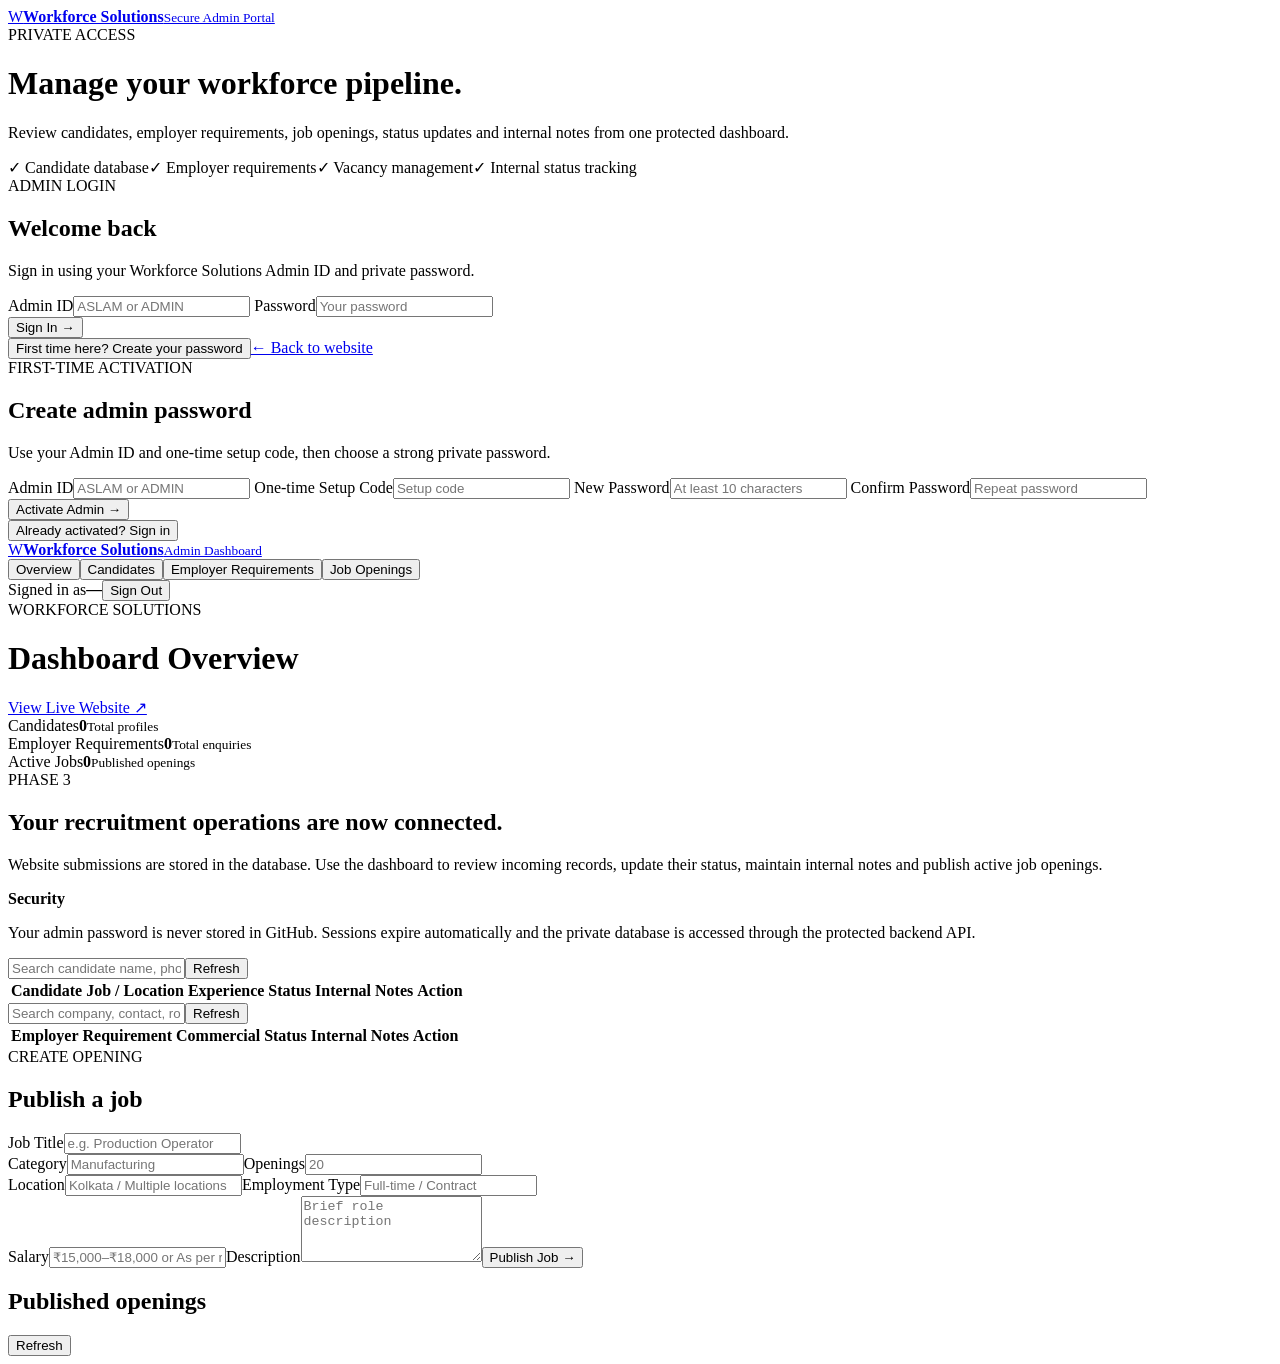
==== admin.html @ bf326c2e "Add secure admin dashboard page" ====
<!DOCTYPE html>
<html lang="en">
<head>
  <meta charset="UTF-8">
  <meta name="viewport" content="width=device-width, initial-scale=1.0">
  <meta name="robots" content="noindex,nofollow">
  <title>Workforce Solutions | Admin Dashboard</title>
  <link rel="preconnect" href="https://fonts.googleapis.com">
  <link rel="preconnect" href="https://fonts.gstatic.com" crossorigin>
  <link href="https://fonts.googleapis.com/css2?family=DM+Sans:wght@400;500;600;700&family=Manrope:wght@600;700;800&display=swap" rel="stylesheet">
  <link rel="stylesheet" href="admin.css">
</head>
<body>
  <div class="auth-page" id="authPage">
    <div class="auth-brand">
      <a href="index.html" class="brand"><span class="brand-mark">W</span><span><strong>Workforce Solutions</strong><small>Secure Admin Portal</small></span></a>
      <div class="auth-message">
        <span class="eyebrow">PRIVATE ACCESS</span>
        <h1>Manage your workforce pipeline.</h1>
        <p>Review candidates, employer requirements, job openings, status updates and internal notes from one protected dashboard.</p>
        <div class="auth-features"><span>✓ Candidate database</span><span>✓ Employer requirements</span><span>✓ Vacancy management</span><span>✓ Internal status tracking</span></div>
      </div>
    </div>
    <div class="auth-panel">
      <div class="auth-card" id="loginCard">
        <span class="mini-label">ADMIN LOGIN</span><h2>Welcome back</h2><p>Sign in using your Workforce Solutions Admin ID and private password.</p>
        <form id="loginForm">
          <label>Admin ID<input id="loginId" autocomplete="username" placeholder="ASLAM or ADMIN" required></label>
          <label>Password<input id="loginPassword" type="password" autocomplete="current-password" placeholder="Your password" required></label>
          <div class="form-error" id="loginError"></div><button class="primary-btn" type="submit">Sign In →</button>
        </form>
        <button class="text-btn" id="showSetup" type="button">First time here? Create your password</button><a class="back-link" href="index.html">← Back to website</a>
      </div>
      <div class="auth-card hidden" id="setupCard">
        <span class="mini-label">FIRST-TIME ACTIVATION</span><h2>Create admin password</h2><p>Use your Admin ID and one-time setup code, then choose a strong private password.</p>
        <form id="setupForm">
          <label>Admin ID<input id="setupId" autocomplete="username" placeholder="ASLAM or ADMIN" required></label>
          <label>One-time Setup Code<input id="setupCode" type="password" autocomplete="off" placeholder="Setup code" required></label>
          <label>New Password<input id="setupPassword" type="password" autocomplete="new-password" minlength="10" placeholder="At least 10 characters" required></label>
          <label>Confirm Password<input id="setupConfirm" type="password" autocomplete="new-password" minlength="10" placeholder="Repeat password" required></label>
          <div class="form-error" id="setupError"></div><button class="primary-btn" type="submit">Activate Admin →</button>
        </form>
        <button class="text-btn" id="showLogin" type="button">Already activated? Sign in</button>
      </div>
    </div>
  </div>
  <div class="dashboard hidden" id="dashboard">
    <aside class="sidebar">
      <a href="index.html" class="brand brand-light"><span class="brand-mark">W</span><span><strong>Workforce Solutions</strong><small>Admin Dashboard</small></span></a>
      <nav class="side-nav"><button class="nav-item active" data-view="overview">Overview</button><button class="nav-item" data-view="candidates">Candidates</button><button class="nav-item" data-view="requirements">Employer Requirements</button><button class="nav-item" data-view="jobs">Job Openings</button></nav>
      <div class="sidebar-bottom"><span>Signed in as</span><strong id="adminIdentity">—</strong><button id="logoutBtn">Sign Out</button></div>
    </aside>
    <main class="main">
      <header class="topbar"><div><span class="mini-label">WORKFORCE SOLUTIONS</span><h1 id="pageTitle">Dashboard Overview</h1></div><a href="index.html" target="_blank" class="outline-btn">View Live Website ↗</a></header>
      <section class="view" id="view-overview">
        <div class="stat-grid"><article><span>Candidates</span><strong id="candidateCount">0</strong><small>Total profiles</small></article><article><span>Employer Requirements</span><strong id="requirementCount">0</strong><small>Total enquiries</small></article><article><span>Active Jobs</span><strong id="jobCount">0</strong><small>Published openings</small></article></div>
        <div class="welcome-card"><div><span class="mini-label">PHASE 3</span><h2>Your recruitment operations are now connected.</h2><p>Website submissions are stored in the database. Use the dashboard to review incoming records, update their status, maintain internal notes and publish active job openings.</p></div><div class="security-note"><strong>Security</strong><p>Your admin password is never stored in GitHub. Sessions expire automatically and the private database is accessed through the protected backend API.</p></div></div>
      </section>
      <section class="view hidden" id="view-candidates">
        <div class="section-toolbar"><input class="search" id="candidateSearch" placeholder="Search candidate name, phone, job or location"><button class="outline-btn" id="refreshCandidates">Refresh</button></div>
        <div class="table-shell"><table><thead><tr><th>Candidate</th><th>Job / Location</th><th>Experience</th><th>Status</th><th>Internal Notes</th><th>Action</th></tr></thead><tbody id="candidateRows"></tbody></table></div>
      </section>
      <section class="view hidden" id="view-requirements">
        <div class="section-toolbar"><input class="search" id="requirementSearch" placeholder="Search company, contact, role or location"><button class="outline-btn" id="refreshRequirements">Refresh</button></div>
        <div class="table-shell"><table><thead><tr><th>Employer</th><th>Requirement</th><th>Commercial</th><th>Status</th><th>Internal Notes</th><th>Action</th></tr></thead><tbody id="requirementRows"></tbody></table></div>
      </section>
      <section class="view hidden" id="view-jobs">
        <div class="jobs-layout">
          <form class="job-form" id="jobForm"><span class="mini-label">CREATE OPENING</span><h2>Publish a job</h2><label>Job Title<input id="jobTitle" required placeholder="e.g. Production Operator"></label><div class="two"><label>Category<input id="jobCategory" placeholder="Manufacturing"></label><label>Openings<input id="jobOpenings" type="number" min="1" placeholder="20"></label></div><div class="two"><label>Location<input id="jobLocation" placeholder="Kolkata / Multiple locations"></label><label>Employment Type<input id="jobType" placeholder="Full-time / Contract"></label></div><label>Salary<input id="jobSalary" placeholder="₹15,000–₹18,000 or As per role"></label><label>Description<textarea id="jobDescription" rows="4" placeholder="Brief role description"></textarea></label><button class="primary-btn" type="submit">Publish Job →</button><div class="form-error" id="jobError"></div></form>
          <div><div class="section-toolbar"><h2>Published openings</h2><button class="outline-btn" id="refreshJobs">Refresh</button></div><div class="job-list" id="jobRows"></div></div>
        </div>
      </section>
    </main>
  </div>
  <script src="admin.js"></script>
</body>
</html>
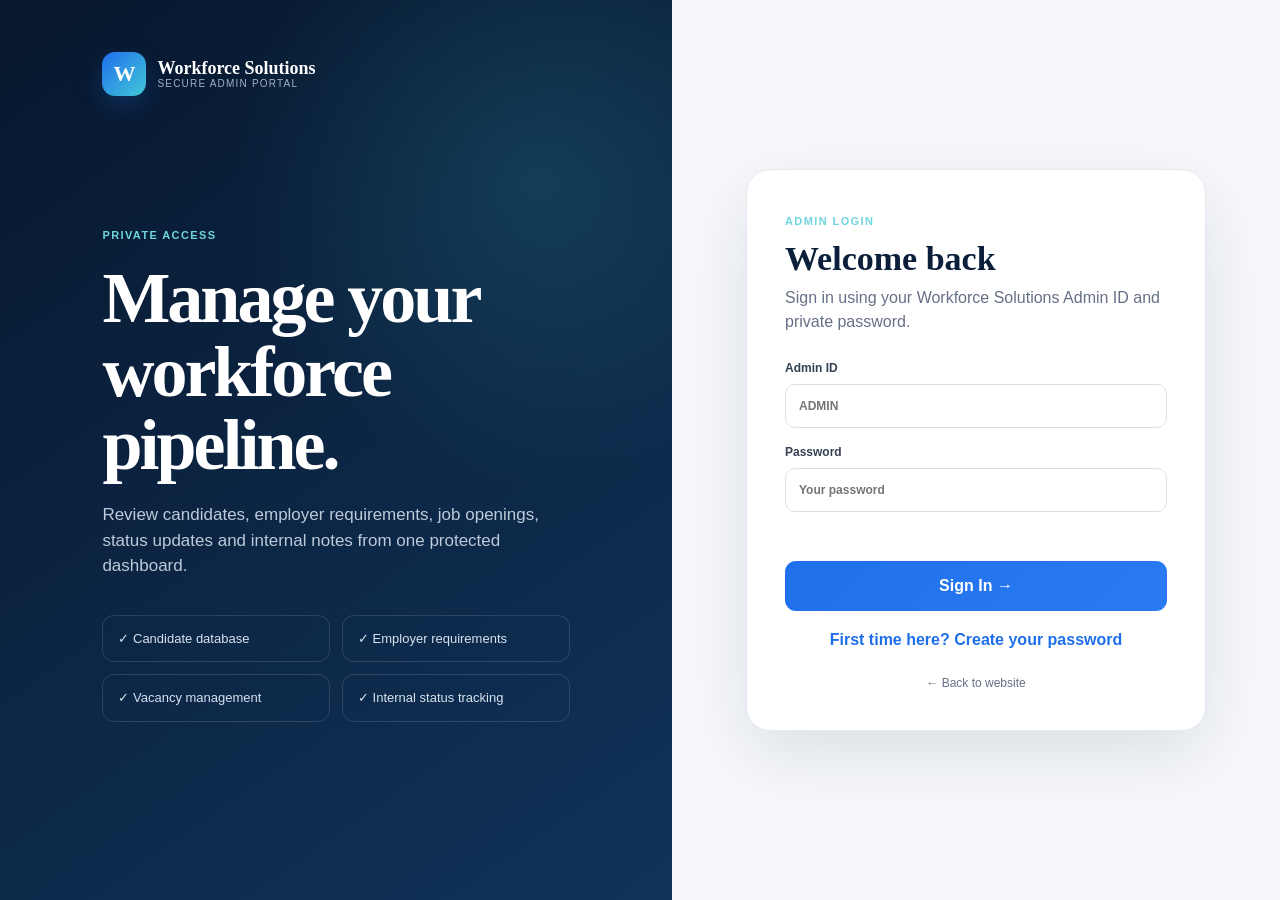
==== commit 995e05be: "Update admin ID placeholders to ADMIN" ====
--- a/admin.html
+++ b/admin.html
@@ -25,7 +25,7 @@
       <div class="auth-card" id="loginCard">
         <span class="mini-label">ADMIN LOGIN</span><h2>Welcome back</h2><p>Sign in using your Workforce Solutions Admin ID and private password.</p>
         <form id="loginForm">
-          <label>Admin ID<input id="loginId" autocomplete="username" placeholder="ASLAM or ADMIN" required></label>
+          <label>Admin ID<input id="loginId" autocomplete="username" placeholder="ADMIN" required></label>
           <label>Password<input id="loginPassword" type="password" autocomplete="current-password" placeholder="Your password" required></label>
           <div class="form-error" id="loginError"></div><button class="primary-btn" type="submit">Sign In →</button>
         </form>
@@ -34,7 +34,7 @@
       <div class="auth-card hidden" id="setupCard">
         <span class="mini-label">FIRST-TIME ACTIVATION</span><h2>Create admin password</h2><p>Use your Admin ID and one-time setup code, then choose a strong private password.</p>
         <form id="setupForm">
-          <label>Admin ID<input id="setupId" autocomplete="username" placeholder="ASLAM or ADMIN" required></label>
+          <label>Admin ID<input id="setupId" autocomplete="username" placeholder="ADMIN" required></label>
           <label>One-time Setup Code<input id="setupCode" type="password" autocomplete="off" placeholder="Setup code" required></label>
           <label>New Password<input id="setupPassword" type="password" autocomplete="new-password" minlength="10" placeholder="At least 10 characters" required></label>
           <label>Confirm Password<input id="setupConfirm" type="password" autocomplete="new-password" minlength="10" placeholder="Repeat password" required></label>
--- a/admin.css
+++ b/admin.css
@@ -0,0 +1 @@
+:root{--navy:#0b1f3a;--navy2:#102b4f;--blue:#1f6feb;--cyan:#42c8d7;--ink:#152033;--muted:#667085;--line:#e5e9f0;--soft:#f6f8fb;--white:#fff;--red:#b42318;--green:#067647}*{box-sizing:border-box;margin:0;padding:0}body{font-family:"DM Sans",sans-serif;color:var(--ink);background:var(--soft);line-height:1.5}button,input,textarea,select{font:inherit}button{cursor:pointer}a{text-decoration:none;color:inherit}.hidden{display:none!important}.brand{display:flex;align-items:center;gap:11px}.brand-mark{width:44px;height:44px;border-radius:13px;display:grid;place-items:center;background:linear-gradient(135deg,var(--blue),var(--cyan));color:#fff;font:800 22px "Manrope";box-shadow:0 10px 25px rgba(31,111,235,.22)}.brand>span:last-child{display:flex;flex-direction:column;line-height:1.05}.brand strong{font:800 18px "Manrope"}.brand small{font-size:10px;text-transform:uppercase;letter-spacing:1.2px;color:#8393a7}.auth-page{min-height:100vh;display:grid;grid-template-columns:1.05fr .95fr}.auth-brand{padding:52px 8vw;background:radial-gradient(circle at 80% 20%,rgba(66,200,215,.16),transparent 34%),linear-gradient(145deg,#07172d,#10335a);color:#fff;display:flex;flex-direction:column}.auth-brand .brand small,.brand-light small{color:#9fb1c8}.auth-message{margin:auto 0;max-width:650px}.eyebrow,.mini-label{font-size:11px;font-weight:800;letter-spacing:1.4px;color:#6fd6e0}.auth-message h1{font:800 clamp(44px,6vw,72px)/1.02 "Manrope";letter-spacing:-3px;margin:16px 0 20px}.auth-message>p{color:#bdcad9;font-size:17px;max-width:570px}.auth-features{display:grid;grid-template-columns:1fr 1fr;gap:12px;margin-top:36px}.auth-features span{padding:13px 15px;border:1px solid rgba(255,255,255,.13);border-radius:12px;color:#d7e2ee;font-size:13px}.auth-panel{display:grid;place-items:center;padding:50px}.auth-card{width:min(460px,100%);background:#fff;border:1px solid var(--line);border-radius:24px;padding:38px;box-shadow:0 24px 70px rgba(11,31,58,.11)}.auth-card h2{font:800 34px "Manrope";color:var(--navy);margin:8px 0}.auth-card>p{color:var(--muted);margin-bottom:25px}.auth-card label,.job-form label{display:block;font-size:12px;font-weight:800;color:#344054;margin:15px 0}.auth-card input,.job-form input,.job-form textarea,.search,select,.note-input{width:100%;margin-top:7px;padding:12px 13px;border:1px solid #d9e0e9;border-radius:10px;background:#fff;outline:none}.auth-card input:focus,.job-form input:focus,.job-form textarea:focus,.search:focus,select:focus,.note-input:focus{border-color:#80aaf3;box-shadow:0 0 0 3px rgba(31,111,235,.08)}.primary-btn{width:100%;border:0;border-radius:11px;padding:13px 18px;background:linear-gradient(135deg,var(--blue),#2a7bf2);color:#fff;font-weight:800;margin-top:8px}.primary-btn:disabled{opacity:.55;cursor:not-allowed}.text-btn{display:block;width:100%;background:none;border:0;color:var(--blue);font-weight:700;margin-top:17px}.back-link{display:block;text-align:center;color:var(--muted);font-size:12px;margin-top:22px}.form-error{min-height:18px;color:var(--red);font-size:12px;margin:8px 0}.dashboard{min-height:100vh;display:grid;grid-template-columns:260px 1fr}.sidebar{position:fixed;width:260px;inset:0 auto 0 0;background:#07172d;color:#fff;padding:28px 20px;display:flex;flex-direction:column}.side-nav{margin-top:48px;display:flex;flex-direction:column;gap:8px}.nav-item{border:0;background:transparent;color:#9fb2c9;text-align:left;padding:12px 14px;border-radius:10px;font-weight:700}.nav-item:hover,.nav-item.active{background:rgba(255,255,255,.08);color:#fff}.sidebar-bottom{margin-top:auto;border-top:1px solid rgba(255,255,255,.1);padding-top:18px;display:flex;flex-direction:column}.sidebar-bottom span{font-size:10px;text-transform:uppercase;letter-spacing:1px;color:#7f93ac}.sidebar-bottom strong{margin:4px 0 12px}.sidebar-bottom button{border:1px solid rgba(255,255,255,.14);background:transparent;color:#fff;border-radius:9px;padding:9px}.main{grid-column:2;padding:34px 42px 70px;min-width:0}.topbar{display:flex;align-items:center;justify-content:space-between;margin-bottom:34px}.topbar h1{font:800 31px "Manrope";color:var(--navy);margin-top:4px}.outline-btn{display:inline-flex;border:1px solid #d7dee8;background:#fff;color:var(--navy);padding:10px 14px;border-radius:10px;font-weight:700}.stat-grid{display:grid;grid-template-columns:repeat(3,1fr);gap:18px}.stat-grid article{background:#fff;border:1px solid var(--line);border-radius:18px;padding:24px}.stat-grid span{font-size:12px;font-weight:800;text-transform:uppercase;color:var(--muted)}.stat-grid strong{display:block;font:800 44px "Manrope";color:var(--navy);margin:6px 0}.stat-grid small{color:#98a2b3}.welcome-card{margin-top:20px;background:linear-gradient(135deg,#fff,#f3f7fd);border:1px solid var(--line);border-radius:20px;padding:30px;display:grid;grid-template-columns:1.3fr .7fr;gap:30px}.welcome-card h2{font:800 28px "Manrope";color:var(--navy);margin:8px 0}.welcome-card p{color:var(--muted)}.security-note{background:#0d294a;color:#fff;border-radius:16px;padding:22px}.security-note p{color:#b7c8da;font-size:13px;margin-top:7px}.section-toolbar{display:flex;align-items:center;justify-content:space-between;gap:15px;margin-bottom:16px}.section-toolbar .search{max-width:460px;margin:0}.section-toolbar h2{font:800 21px "Manrope";color:var(--navy)}.table-shell{background:#fff;border:1px solid var(--line);border-radius:16px;overflow:auto}table{width:100%;border-collapse:collapse;min-width:1050px}th,td{text-align:left;padding:15px;border-bottom:1px solid #edf0f4;vertical-align:top}th{background:#f9fafb;font-size:11px;text-transform:uppercase;letter-spacing:.6px;color:#667085}td{font-size:13px;color:#344054}td strong{display:block;color:var(--navy);font-size:14px}td small{display:block;color:#7f8a9b;margin-top:3px}.status-select{min-width:125px;margin:0}.note-input{min-width:210px;min-height:76px;resize:vertical;margin:0}.save-btn{border:0;background:var(--navy);color:#fff;border-radius:8px;padding:9px 12px;font-weight:700}.jobs-layout{display:grid;grid-template-columns:390px 1fr;gap:22px}.job-form{background:#fff;border:1px solid var(--line);border-radius:18px;padding:24px;height:max-content}.job-form h2{font:800 25px "Manrope";color:var(--navy);margin:5px 0 12px}.two{display:grid;grid-template-columns:1fr 1fr;gap:12px}.job-list{display:flex;flex-direction:column;gap:12px}.job-card{background:#fff;border:1px solid var(--line);border-radius:15px;padding:18px;display:grid;grid-template-columns:1fr auto;gap:20px}.job-card h3{font:800 17px "Manrope";color:var(--navy)}.job-card p{color:var(--muted);font-size:13px;margin:5px 0}.job-card small{color:#98a2b3}.job-actions{display:flex;align-items:center;gap:8px}.toggle-btn{border:1px solid #d8e0e8;background:#fff;padding:8px 10px;border-radius:8px;font-weight:700}.toggle-btn.active{color:var(--green);border-color:#abefc6;background:#ecfdf3}.empty{padding:36px;text-align:center;color:var(--muted)}@media(max-width:980px){.auth-page{grid-template-columns:1fr}.auth-brand{min-height:430px;padding:35px 7%}.auth-message{margin:80px 0 20px}.auth-panel{padding:30px 5%}.dashboard{display:block}.sidebar{position:static;width:auto;height:auto;display:block}.side-nav{margin-top:24px;display:grid;grid-template-columns:repeat(4,1fr)}.sidebar-bottom{display:none}.main{padding:28px 4%}.jobs-layout,.welcome-card{grid-template-columns:1fr}}@media(max-width:680px){.auth-features{grid-template-columns:1fr}.auth-message h1{font-size:42px}.auth-panel{padding:20px 4% 40px}.auth-card{padding:25px}.side-nav{grid-template-columns:1fr 1fr}.topbar{align-items:flex-start;gap:15px}.topbar .outline-btn{display:none}.stat-grid{grid-template-columns:1fr}.section-toolbar{align-items:stretch;flex-direction:column}.section-toolbar .search{max-width:none}.two{grid-template-columns:1fr}.main{padding:22px 4%}}
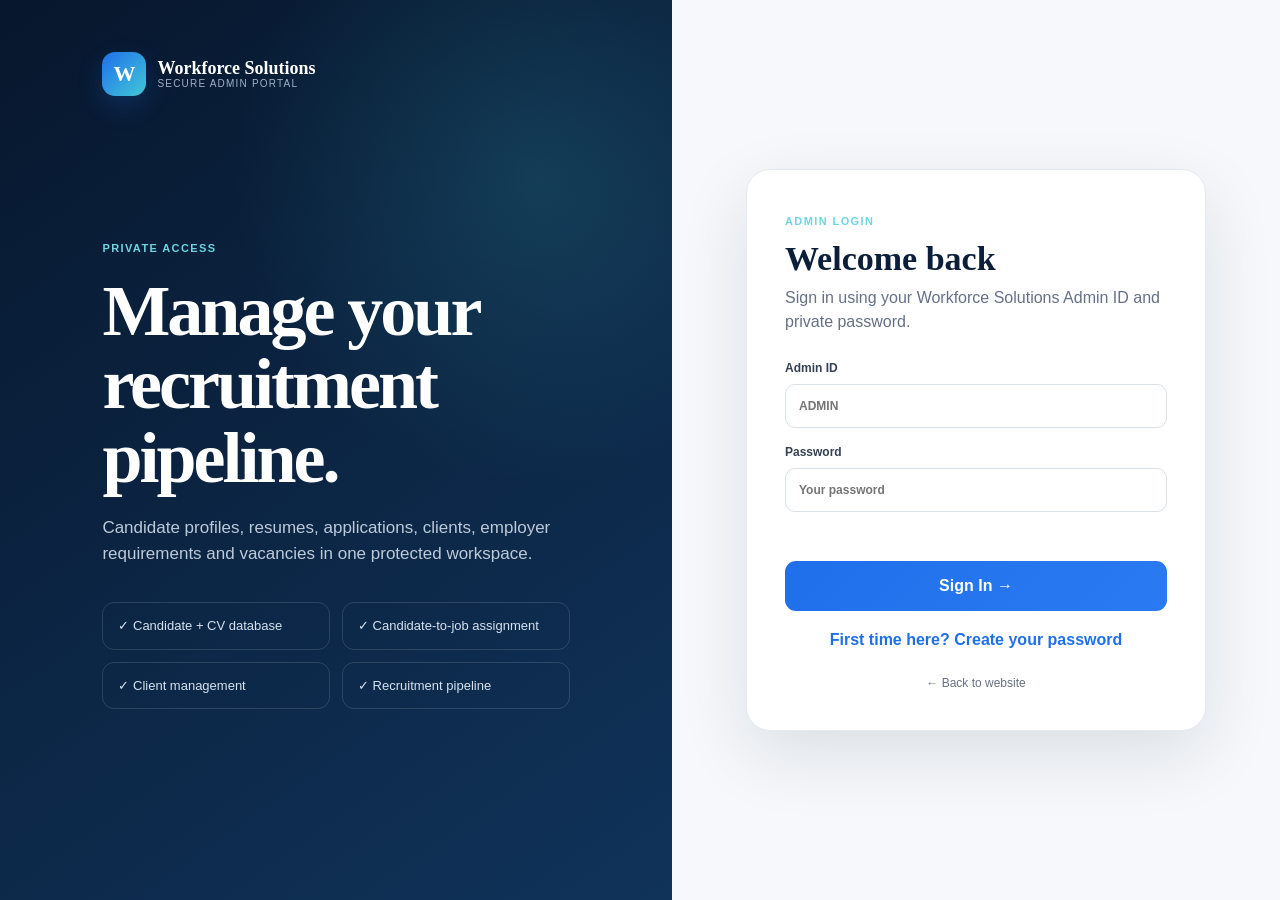
==== commit 6c7480ea: "Build Phase 4 recruitment management dashboard" ====
--- a/admin.html
+++ b/admin.html
@@ -4,7 +4,7 @@
   <meta charset="UTF-8">
   <meta name="viewport" content="width=device-width, initial-scale=1.0">
   <meta name="robots" content="noindex,nofollow">
-  <title>Workforce Solutions | Admin Dashboard</title>
+  <title>Workforce Solutions | Recruitment Management</title>
   <link rel="preconnect" href="https://fonts.googleapis.com">
   <link rel="preconnect" href="https://fonts.gstatic.com" crossorigin>
   <link href="https://fonts.googleapis.com/css2?family=DM+Sans:wght@400;500;600;700&family=Manrope:wght@600;700;800&display=swap" rel="stylesheet">
@@ -14,61 +14,58 @@
   <div class="auth-page" id="authPage">
     <div class="auth-brand">
       <a href="index.html" class="brand"><span class="brand-mark">W</span><span><strong>Workforce Solutions</strong><small>Secure Admin Portal</small></span></a>
-      <div class="auth-message">
-        <span class="eyebrow">PRIVATE ACCESS</span>
-        <h1>Manage your workforce pipeline.</h1>
-        <p>Review candidates, employer requirements, job openings, status updates and internal notes from one protected dashboard.</p>
-        <div class="auth-features"><span>✓ Candidate database</span><span>✓ Employer requirements</span><span>✓ Vacancy management</span><span>✓ Internal status tracking</span></div>
-      </div>
+      <div class="auth-message"><span class="eyebrow">PRIVATE ACCESS</span><h1>Manage your recruitment pipeline.</h1><p>Candidate profiles, resumes, applications, clients, employer requirements and vacancies in one protected workspace.</p><div class="auth-features"><span>✓ Candidate + CV database</span><span>✓ Candidate-to-job assignment</span><span>✓ Client management</span><span>✓ Recruitment pipeline</span></div></div>
     </div>
     <div class="auth-panel">
-      <div class="auth-card" id="loginCard">
-        <span class="mini-label">ADMIN LOGIN</span><h2>Welcome back</h2><p>Sign in using your Workforce Solutions Admin ID and private password.</p>
-        <form id="loginForm">
-          <label>Admin ID<input id="loginId" autocomplete="username" placeholder="ADMIN" required></label>
-          <label>Password<input id="loginPassword" type="password" autocomplete="current-password" placeholder="Your password" required></label>
-          <div class="form-error" id="loginError"></div><button class="primary-btn" type="submit">Sign In →</button>
-        </form>
-        <button class="text-btn" id="showSetup" type="button">First time here? Create your password</button><a class="back-link" href="index.html">← Back to website</a>
-      </div>
-      <div class="auth-card hidden" id="setupCard">
-        <span class="mini-label">FIRST-TIME ACTIVATION</span><h2>Create admin password</h2><p>Use your Admin ID and one-time setup code, then choose a strong private password.</p>
-        <form id="setupForm">
-          <label>Admin ID<input id="setupId" autocomplete="username" placeholder="ADMIN" required></label>
-          <label>One-time Setup Code<input id="setupCode" type="password" autocomplete="off" placeholder="Setup code" required></label>
-          <label>New Password<input id="setupPassword" type="password" autocomplete="new-password" minlength="10" placeholder="At least 10 characters" required></label>
-          <label>Confirm Password<input id="setupConfirm" type="password" autocomplete="new-password" minlength="10" placeholder="Repeat password" required></label>
-          <div class="form-error" id="setupError"></div><button class="primary-btn" type="submit">Activate Admin →</button>
-        </form>
-        <button class="text-btn" id="showLogin" type="button">Already activated? Sign in</button>
-      </div>
+      <div class="auth-card" id="loginCard"><span class="mini-label">ADMIN LOGIN</span><h2>Welcome back</h2><p>Sign in using your Workforce Solutions Admin ID and private password.</p><form id="loginForm"><label>Admin ID<input id="loginId" autocomplete="username" placeholder="ADMIN" required></label><label>Password<input id="loginPassword" type="password" autocomplete="current-password" placeholder="Your password" required></label><div class="form-error" id="loginError"></div><button class="primary-btn" type="submit">Sign In →</button></form><button class="text-btn" id="showSetup" type="button">First time here? Create your password</button><a class="back-link" href="index.html">← Back to website</a></div>
+      <div class="auth-card hidden" id="setupCard"><span class="mini-label">FIRST-TIME ACTIVATION</span><h2>Create admin password</h2><p>Use your Admin ID and one-time setup code, then choose a strong private password.</p><form id="setupForm"><label>Admin ID<input id="setupId" autocomplete="username" placeholder="ADMIN" required></label><label>One-time Setup Code<input id="setupCode" type="password" autocomplete="off" placeholder="Setup code" required></label><label>New Password<input id="setupPassword" type="password" autocomplete="new-password" minlength="10" placeholder="At least 10 characters" required></label><label>Confirm Password<input id="setupConfirm" type="password" autocomplete="new-password" minlength="10" placeholder="Repeat password" required></label><div class="form-error" id="setupError"></div><button class="primary-btn" type="submit">Activate Admin →</button></form><button class="text-btn" id="showLogin" type="button">Already activated? Sign in</button></div>
     </div>
   </div>
+
   <div class="dashboard hidden" id="dashboard">
     <aside class="sidebar">
-      <a href="index.html" class="brand brand-light"><span class="brand-mark">W</span><span><strong>Workforce Solutions</strong><small>Admin Dashboard</small></span></a>
-      <nav class="side-nav"><button class="nav-item active" data-view="overview">Overview</button><button class="nav-item" data-view="candidates">Candidates</button><button class="nav-item" data-view="requirements">Employer Requirements</button><button class="nav-item" data-view="jobs">Job Openings</button></nav>
+      <a href="index.html" class="brand brand-light"><span class="brand-mark">W</span><span><strong>Workforce Solutions</strong><small>Recruitment Management</small></span></a>
+      <nav class="side-nav">
+        <button class="nav-item active" data-view="overview">Overview</button>
+        <button class="nav-item" data-view="candidates">Candidates</button>
+        <button class="nav-item" data-view="applications">Applications</button>
+        <button class="nav-item" data-view="clients">Clients</button>
+        <button class="nav-item" data-view="requirements">Employer Requirements</button>
+        <button class="nav-item" data-view="jobs">Job Openings</button>
+      </nav>
       <div class="sidebar-bottom"><span>Signed in as</span><strong id="adminIdentity">—</strong><button id="logoutBtn">Sign Out</button></div>
     </aside>
+
     <main class="main">
-      <header class="topbar"><div><span class="mini-label">WORKFORCE SOLUTIONS</span><h1 id="pageTitle">Dashboard Overview</h1></div><a href="index.html" target="_blank" class="outline-btn">View Live Website ↗</a></header>
+      <header class="topbar"><div><span class="mini-label">WORKFORCE SOLUTIONS · PHASE 4</span><h1 id="pageTitle">Dashboard Overview</h1></div><a href="index.html" target="_blank" class="outline-btn">View Live Website ↗</a></header>
+
       <section class="view" id="view-overview">
-        <div class="stat-grid"><article><span>Candidates</span><strong id="candidateCount">0</strong><small>Total profiles</small></article><article><span>Employer Requirements</span><strong id="requirementCount">0</strong><small>Total enquiries</small></article><article><span>Active Jobs</span><strong id="jobCount">0</strong><small>Published openings</small></article></div>
-        <div class="welcome-card"><div><span class="mini-label">PHASE 3</span><h2>Your recruitment operations are now connected.</h2><p>Website submissions are stored in the database. Use the dashboard to review incoming records, update their status, maintain internal notes and publish active job openings.</p></div><div class="security-note"><strong>Security</strong><p>Your admin password is never stored in GitHub. Sessions expire automatically and the private database is accessed through the protected backend API.</p></div></div>
+        <div class="stat-grid five"><article><span>Candidates</span><strong id="candidateCount">0</strong><small>Total profiles</small></article><article><span>Applications</span><strong id="applicationCount">0</strong><small>Job assignments</small></article><article><span>Clients</span><strong id="clientCount">0</strong><small>Company records</small></article><article><span>Requirements</span><strong id="requirementCount">0</strong><small>Employer enquiries</small></article><article><span>Active Jobs</span><strong id="jobCount">0</strong><small>Published openings</small></article></div>
+        <div class="overview-grid"><div class="welcome-card"><div><span class="mini-label">RECRUITMENT OPERATIONS</span><h2>Your manpower agency now has a working recruitment system.</h2><p>Register candidates from the public website, securely store CVs, assign profiles to vacancies, track application stages and manage employer/client relationships.</p></div></div><div class="activity-card"><div class="card-head"><h2>Recent activity</h2><button class="link-btn" id="refreshOverview">Refresh</button></div><div id="activityList" class="activity-list"></div></div></div>
       </section>
+
       <section class="view hidden" id="view-candidates">
-        <div class="section-toolbar"><input class="search" id="candidateSearch" placeholder="Search candidate name, phone, job or location"><button class="outline-btn" id="refreshCandidates">Refresh</button></div>
-        <div class="table-shell"><table><thead><tr><th>Candidate</th><th>Job / Location</th><th>Experience</th><th>Status</th><th>Internal Notes</th><th>Action</th></tr></thead><tbody id="candidateRows"></tbody></table></div>
+        <div class="section-toolbar"><input class="search" id="candidateSearch" placeholder="Search name, phone, job, location or qualification"><div class="toolbar-actions"><button class="outline-btn" id="exportCandidates">Export CSV</button><button class="outline-btn" id="refreshCandidates">Refresh</button></div></div>
+        <div class="table-shell"><table><thead><tr><th>Candidate</th><th>Profile</th><th>Experience</th><th>Resume</th><th>Status</th><th>Internal Notes</th><th>Action</th></tr></thead><tbody id="candidateRows"></tbody></table></div>
       </section>
+
+      <section class="view hidden" id="view-applications">
+        <div class="assign-shell"><form id="assignForm" class="inline-form"><div><span class="mini-label">ASSIGN CANDIDATE</span><h2>Candidate → Job</h2></div><select id="assignCandidate" required><option value="">Select candidate</option></select><select id="assignJob" required><option value="">Select job</option></select><button class="primary-btn compact" type="submit">Assign</button></form></div>
+        <div class="section-toolbar"><input class="search" id="applicationSearch" placeholder="Search candidate, job or stage"><div class="toolbar-actions"><button class="outline-btn" id="exportApplications">Export CSV</button><button class="outline-btn" id="refreshApplications">Refresh</button></div></div>
+        <div class="table-shell"><table><thead><tr><th>Candidate</th><th>Job</th><th>Stage</th><th>Interview</th><th>Notes</th><th>Action</th></tr></thead><tbody id="applicationRows"></tbody></table></div>
+      </section>
+
+      <section class="view hidden" id="view-clients">
+        <div class="clients-layout"><form class="job-form" id="clientForm"><span class="mini-label">ADD CLIENT</span><h2>Company record</h2><label>Company Name<input id="clientCompany" required placeholder="Company name"></label><div class="two"><label>Contact Person<input id="clientContact" placeholder="Name"></label><label>Phone<input id="clientPhone" placeholder="Phone"></label></div><div class="two"><label>Email<input id="clientEmail" type="email" placeholder="Email"></label><label>Location<input id="clientLocation" placeholder="Location"></label></div><label>Industry<input id="clientIndustry" placeholder="Manufacturing / Logistics / Retail"></label><label>Notes<textarea id="clientNotes" rows="3" placeholder="Commercial terms, relationship notes, follow-up..."></textarea></label><button class="primary-btn" type="submit">Add Client →</button><div class="form-error" id="clientError"></div></form><div><div class="section-toolbar"><input class="search" id="clientSearch" placeholder="Search clients"><div class="toolbar-actions"><button class="outline-btn" id="exportClients">Export CSV</button><button class="outline-btn" id="refreshClients">Refresh</button></div></div><div class="client-list" id="clientRows"></div></div></div>
+      </section>
+
       <section class="view hidden" id="view-requirements">
-        <div class="section-toolbar"><input class="search" id="requirementSearch" placeholder="Search company, contact, role or location"><button class="outline-btn" id="refreshRequirements">Refresh</button></div>
+        <div class="section-toolbar"><input class="search" id="requirementSearch" placeholder="Search company, contact, role or location"><div class="toolbar-actions"><button class="outline-btn" id="exportRequirements">Export CSV</button><button class="outline-btn" id="refreshRequirements">Refresh</button></div></div>
         <div class="table-shell"><table><thead><tr><th>Employer</th><th>Requirement</th><th>Commercial</th><th>Status</th><th>Internal Notes</th><th>Action</th></tr></thead><tbody id="requirementRows"></tbody></table></div>
       </section>
+
       <section class="view hidden" id="view-jobs">
-        <div class="jobs-layout">
-          <form class="job-form" id="jobForm"><span class="mini-label">CREATE OPENING</span><h2>Publish a job</h2><label>Job Title<input id="jobTitle" required placeholder="e.g. Production Operator"></label><div class="two"><label>Category<input id="jobCategory" placeholder="Manufacturing"></label><label>Openings<input id="jobOpenings" type="number" min="1" placeholder="20"></label></div><div class="two"><label>Location<input id="jobLocation" placeholder="Kolkata / Multiple locations"></label><label>Employment Type<input id="jobType" placeholder="Full-time / Contract"></label></div><label>Salary<input id="jobSalary" placeholder="₹15,000–₹18,000 or As per role"></label><label>Description<textarea id="jobDescription" rows="4" placeholder="Brief role description"></textarea></label><button class="primary-btn" type="submit">Publish Job →</button><div class="form-error" id="jobError"></div></form>
-          <div><div class="section-toolbar"><h2>Published openings</h2><button class="outline-btn" id="refreshJobs">Refresh</button></div><div class="job-list" id="jobRows"></div></div>
-        </div>
+        <div class="jobs-layout"><form class="job-form" id="jobForm"><span class="mini-label">CREATE OPENING</span><h2>Publish a job</h2><label>Job Title<input id="jobTitle" required placeholder="e.g. Production Operator"></label><div class="two"><label>Category<input id="jobCategory" placeholder="Manufacturing"></label><label>Openings<input id="jobOpenings" type="number" min="1" placeholder="20"></label></div><div class="two"><label>Location<input id="jobLocation" placeholder="Kolkata / Multiple locations"></label><label>Employment Type<input id="jobType" placeholder="Full-time / Contract"></label></div><label>Salary<input id="jobSalary" placeholder="₹15,000–₹18,000 or As per role"></label><label>Description<textarea id="jobDescription" rows="4" placeholder="Brief role description"></textarea></label><button class="primary-btn" type="submit">Publish Job →</button><div class="form-error" id="jobError"></div></form><div><div class="section-toolbar"><h2>Published openings</h2><button class="outline-btn" id="refreshJobs">Refresh</button></div><div class="job-list" id="jobRows"></div></div></div>
       </section>
     </main>
   </div>
